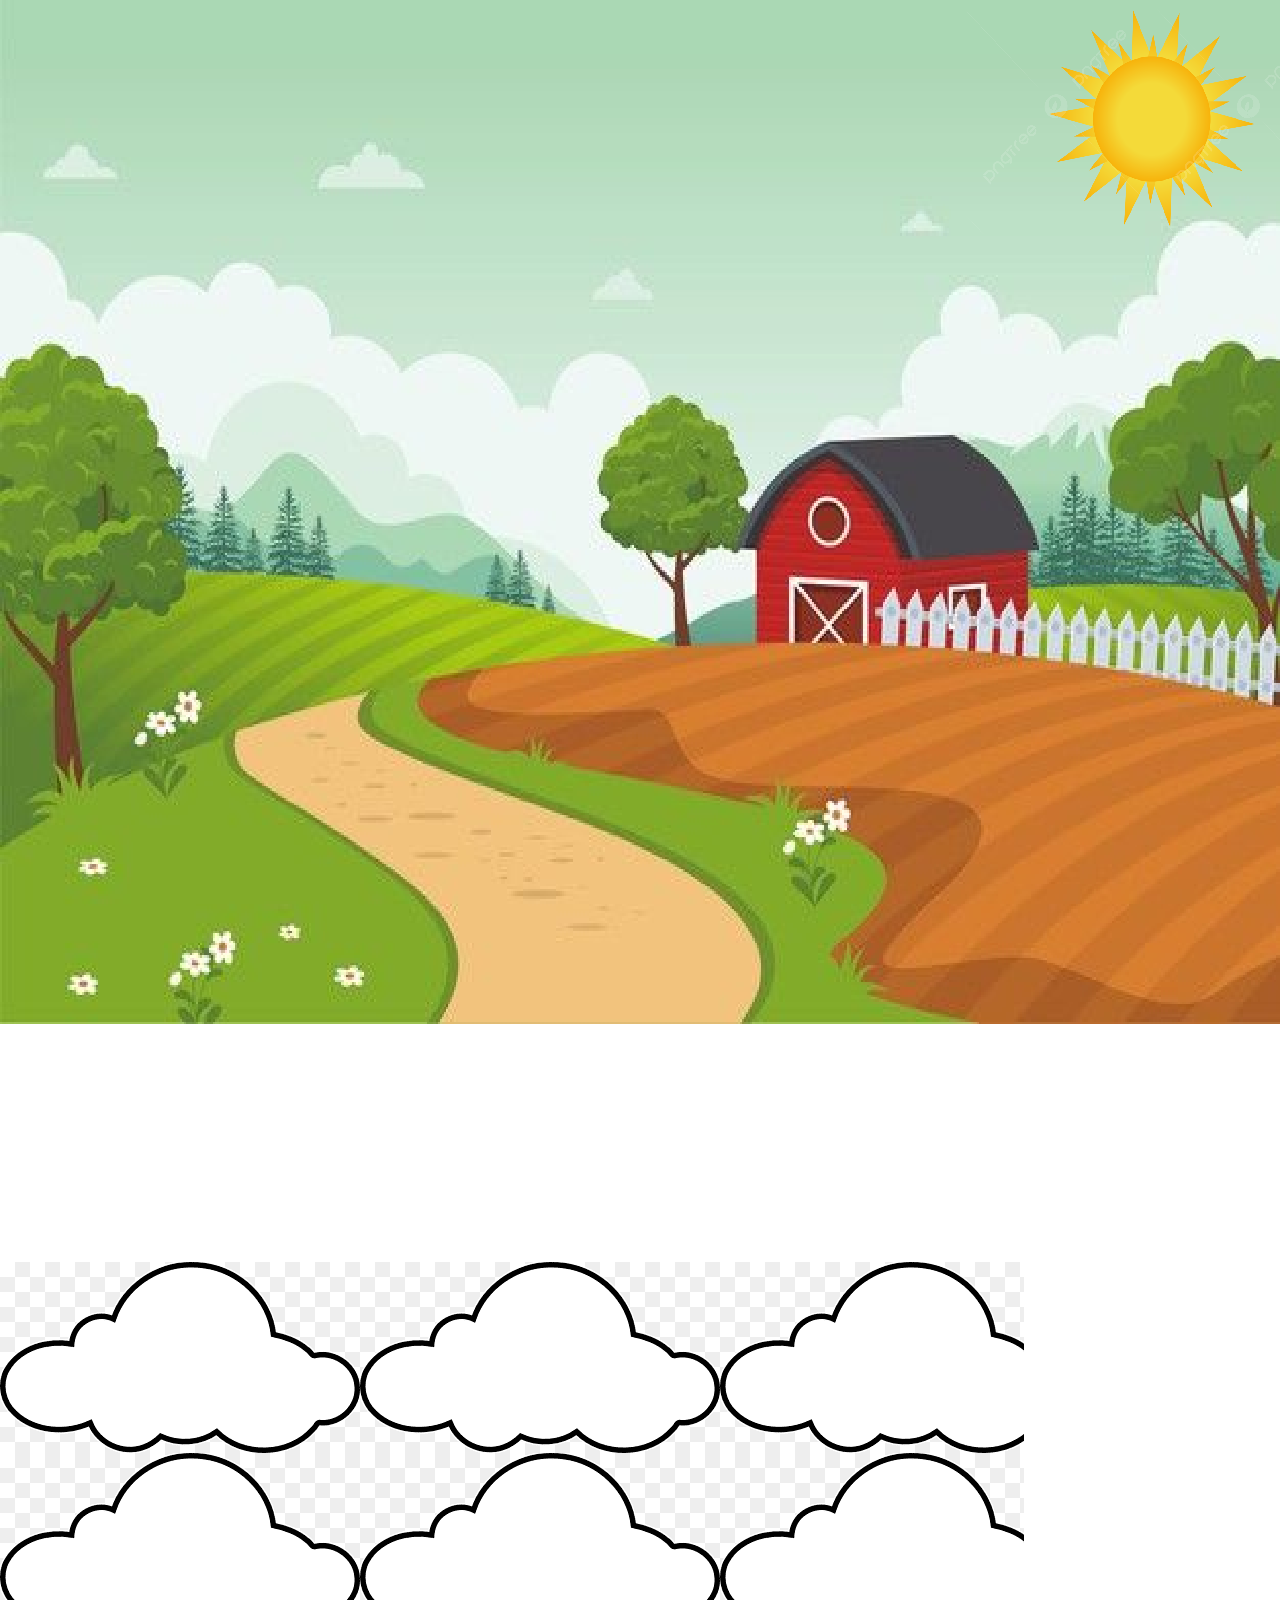
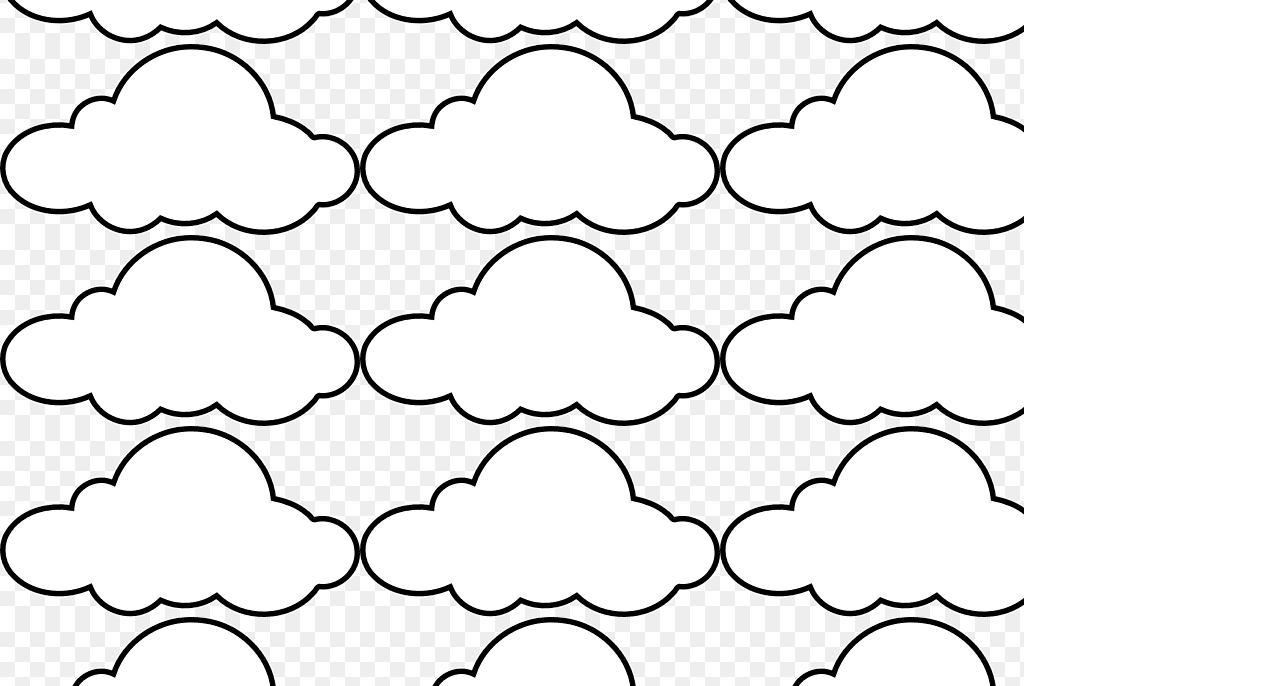
==== Dia13/index.html @ 334131b1 "feat: :tada: excercise day thirtythree" ====
<!DOCTYPE html>
<html lang="en">
<head>
    <meta charset="UTF-8">
    <meta name="viewport" content="width=device-width, initial-scale=1.0">
    <title>Document</title>
    <link rel="stylesheet" href="./styles/styles.css">
</head>
<body>
    <div>
        <img id="fondo"src="./imagenes/campo.jpg">
        <div>
            <img id="sol" src="./imagenes/sol.png">
            <div id="nube"></div>
        </div>
    </div>
</body>
</html>
---- Dia13/styles/styles.css ----
html,body{
    margin: 0;
    image-rendering: pixelated;
}
@keyframes mover {
    0% {transform: translateX(0%);}
    100% {transform: translateX(100%);}
}
#fondo{
    width: 100vw;
    height: 80vw;
    position: relative;
}
#sol{
    width: 30vw;
    height: 18vw;
    position: relative;
    margin: auto;
    bottom: 80vw;
    left: 75vw;
}
#nube{
    background-image: url(../imagenes/nube.png);
    width: 80vw;
    height: 80vw;
}
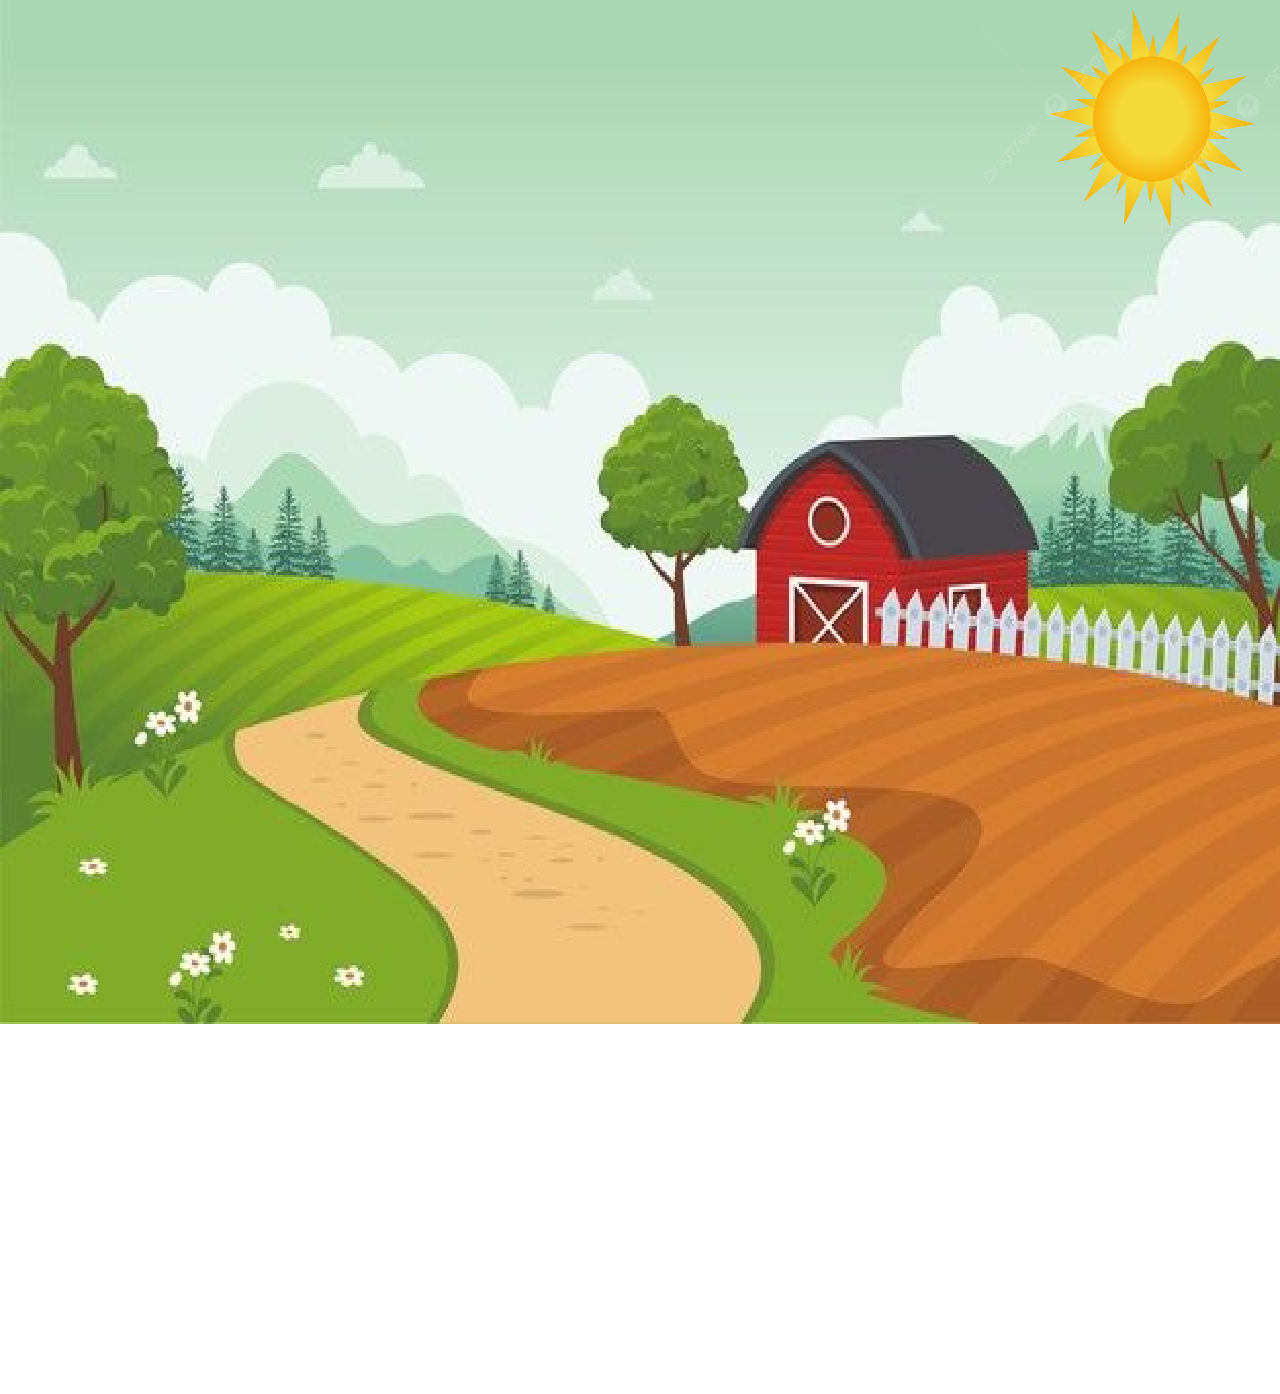
==== commit 85aa0376: "feat: :memo: changes" ====
--- a/Dia13/index.html
+++ b/Dia13/index.html
@@ -11,7 +11,9 @@
         <img id="fondo"src="./imagenes/campo.jpg">
         <div>
             <img id="sol" src="./imagenes/sol.png">
-            <div id="nube"></div>
+            <div>
+                <img id="nube" src="./imagenes/nube1.png">
+            </div>
         </div>
     </div>
 </body>
--- a/Dia13/styles/styles.css
+++ b/Dia13/styles/styles.css
@@ -1,10 +1,13 @@
 html,body{
     margin: 0;
+    width: 100vw;
     image-rendering: pixelated;
 }
 @keyframes mover {
-    0% {transform: translateX(0%);}
-    100% {transform: translateX(100%);}
+    0%{left:-20vw;}
+    20%{left: 50vw;}
+    80%{left: 50vw;}
+    100%{left: 120vw;}
 }
 #fondo{
     width: 100vw;
@@ -20,7 +23,10 @@
     left: 75vw;
 }
 #nube{
-    background-image: url(../imagenes/nube.png);
-    width: 80vw;
-    height: 80vw;
+    width: 20vw;
+    height: 10vw;
+    position: relative;
+    bottom:80vw;
+    left: -20vw;
+    animation: mover 10s linear;
 }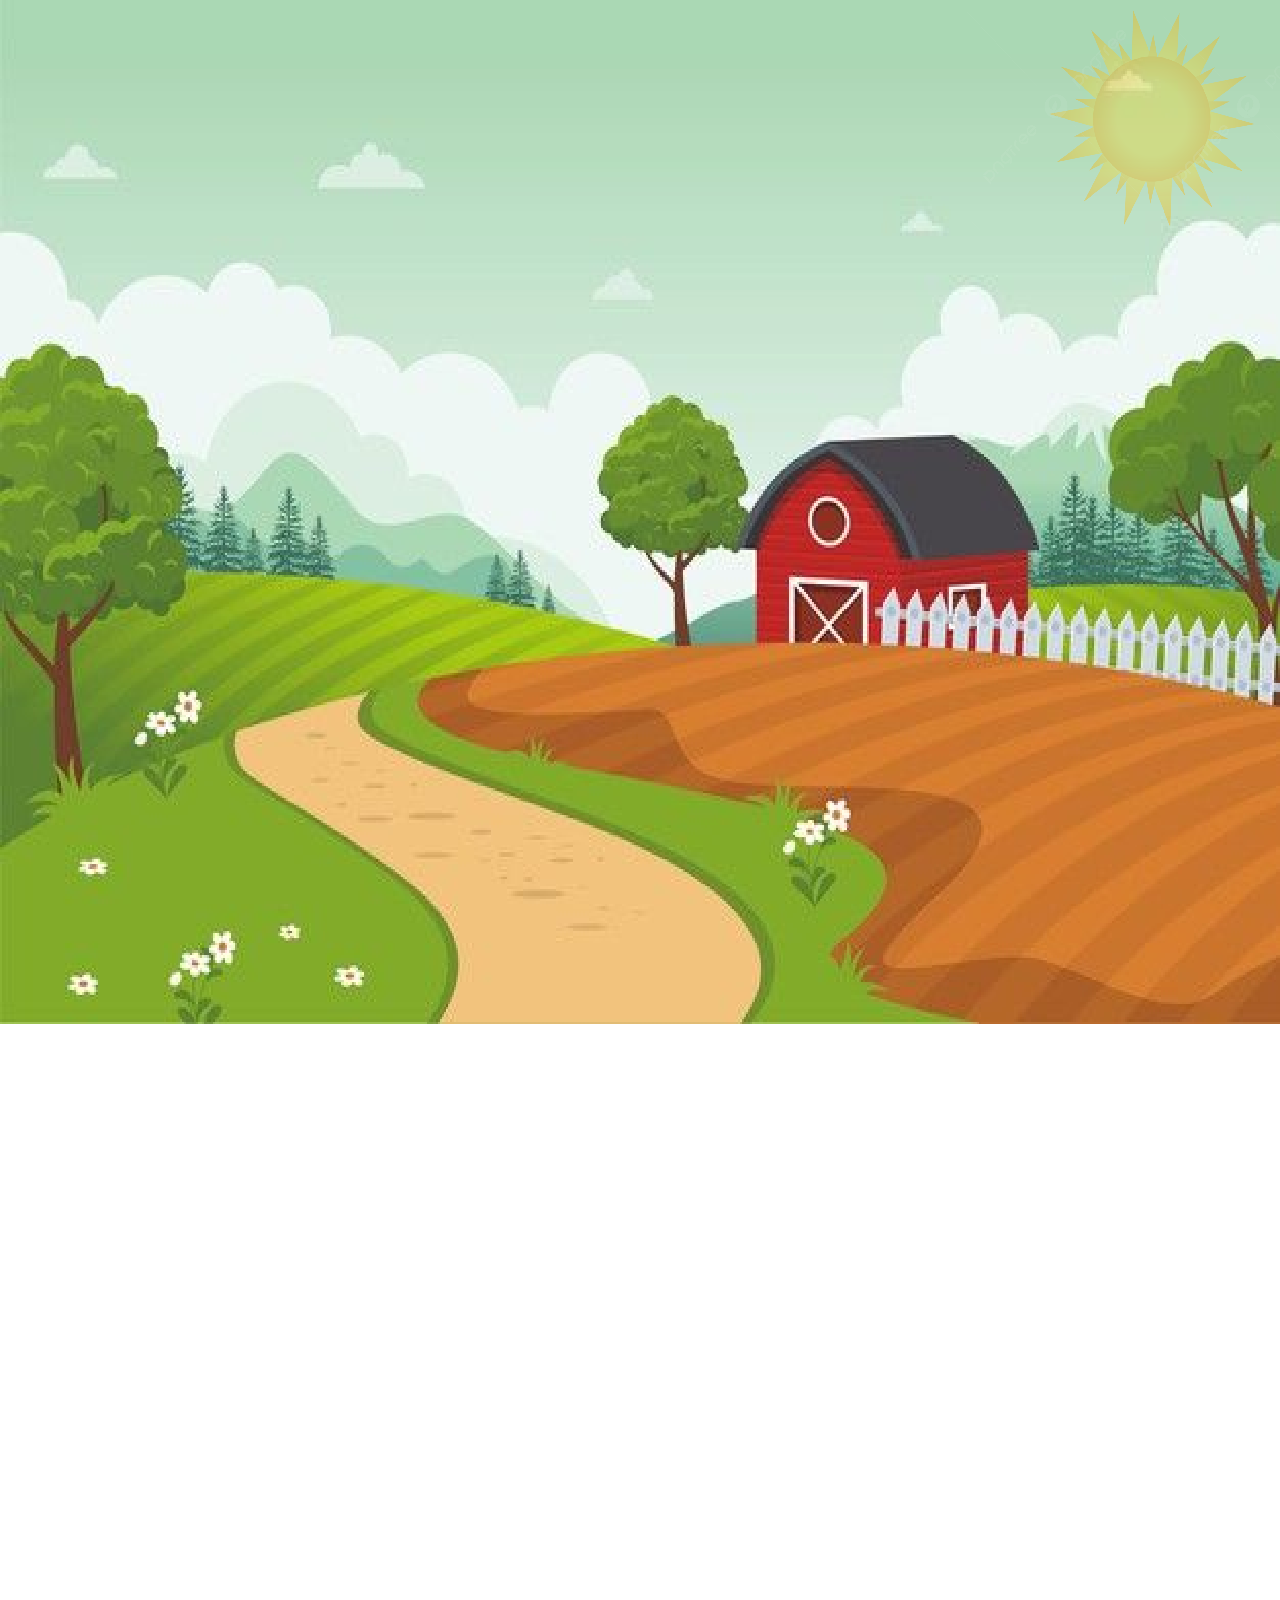
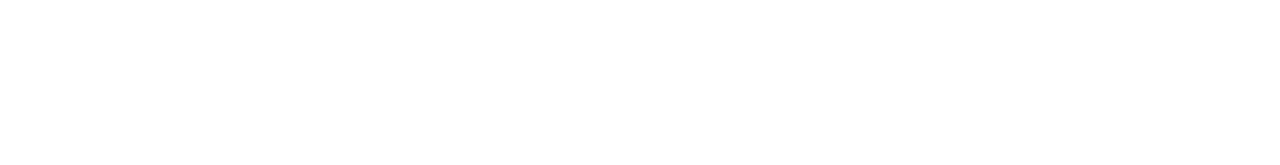
==== commit 81dd3f9c: "feat: :white_check_mark: excercise day thirty three finished" ====
--- a/Dia13/index.html
+++ b/Dia13/index.html
@@ -14,6 +14,22 @@
             <div>
                 <img id="nube" src="./imagenes/nube1.png">
             </div>
+            <div>
+                <img id="gota1" class="gota"src="./imagenes/gotita.webp">
+                <img id="gota2" class="gota"src="./imagenes/gotita.webp">
+                <img id="gota3" class="gota"src="./imagenes/gotita.webp">
+                <img id="gota4" class="gota"src="./imagenes/gotita.webp">
+                <img id="gota5" class="gota"src="./imagenes/gotita.webp">
+                <img id="gota6" class="gota"src="./imagenes/gotita.webp">
+            </div>
+            <div>
+                <img id="flor" src="./imagenes/flor1.png">
+            </div>
+            <div>
+                <img id="pedro1" src="./imagenes/pedro-removebg-preview.png">
+                <img id="pedro2" src="./imagenes/Marmota-gritando-unscreen.gif">
+                <img id="cat" src="./imagenes/happycat.gif">
+            </div>
         </div>
     </div>
 </body>
--- a/Dia13/styles/styles.css
+++ b/Dia13/styles/styles.css
@@ -21,6 +21,9 @@
     margin: auto;
     bottom: 80vw;
     left: 75vw;
+    opacity: 40%;
+    animation: aclarecer 3s linear forwards;
+    animation-delay: 10s;
 }
 #nube{
     width: 20vw;
@@ -29,4 +32,102 @@
     bottom:80vw;
     left: -20vw;
     animation: mover 10s linear;
+}
+.gota{
+    position: relative;
+    bottom: 80vw;
+    left: 53vw;
+    width: 2vw;
+    height: 3vw;
+    opacity: 0%;
+}
+#gota1{
+    animation: gota 1s linear 6;
+    animation-delay: 2.5s;
+}
+#gota2{
+    animation: gota 0.4s linear 14;
+    animation-delay: 2.5s;
+}
+#gota3{
+    animation: gota 0.8s linear 7;
+    animation-delay: 2.5s;
+}
+#gota4{
+    animation: gota 0.6s linear 9;
+    animation-delay: 2.5s;
+}
+#gota5{
+    animation: gota 0.7s linear 8;
+    animation-delay: 2.5s;
+}	
+#gota6{
+    animation: gota 0.5s linear 11;
+    animation-delay: 2.5s;
+}
+@keyframes gota {
+    0%{opacity: 100%; transform: translateY(0px);}
+    100%{transform: translateY(50vw);}
+}
+@keyframes aclarecer{
+    0%{opacity: 40%;}
+    100%{opacity: 100%;}
+}
+#flor{
+    width: 10vw;
+    height: 10vw;
+    position: relative;
+    bottom: 39vw;
+    opacity: 0%;
+    left: 58vw;
+    animation: florecer 1s linear forwards;
+    animation-delay: 12s;
+}
+@keyframes florecer{
+    0%{opacity:100%;}
+    100%{opacity: 100%; bottom: 47vw;}
+}
+#pedro1{
+    width: 15vw;
+    height: 8vw;
+    position: relative;
+    bottom: 87vw;
+    opacity: 0%;
+    left: 57vw;
+    animation: pedro1 4s linear;
+    animation-delay: 12s;
+}
+#pedro2{
+    width: 15vw;
+    height: 15vw;
+    position: relative;
+    opacity: 0%;
+    bottom: 85vw;
+    left: 42vw;
+    animation: pedro2 1s linear 5;
+    animation-delay: 3s;
+}
+@keyframes pedro2{
+    0%{opacity: 100%;}
+    100%{opacity: 100%;}
+}
+@keyframes pedro1{
+    0%{opacity: 100%; transform: translateY(0vw);}
+    20%{opacity: 100%; transform: translateY(0vw);}
+    90%{opacity: 100%; transform: translateY(25vw);}
+    100%{opacity: 100%; transform: translateY(25vw);}
+}
+#cat{
+    position: relative;
+    width: 15vw;
+    height: 15vw;
+    bottom: 62vw;
+    opacity: 0%;
+    left: 28vw;
+    animation: cat 1s linear forwards;
+    animation-delay: 16s;
+}
+@keyframes cat{
+    0%{opacity: 100%;}
+    100%{opacity: 100%;}
 }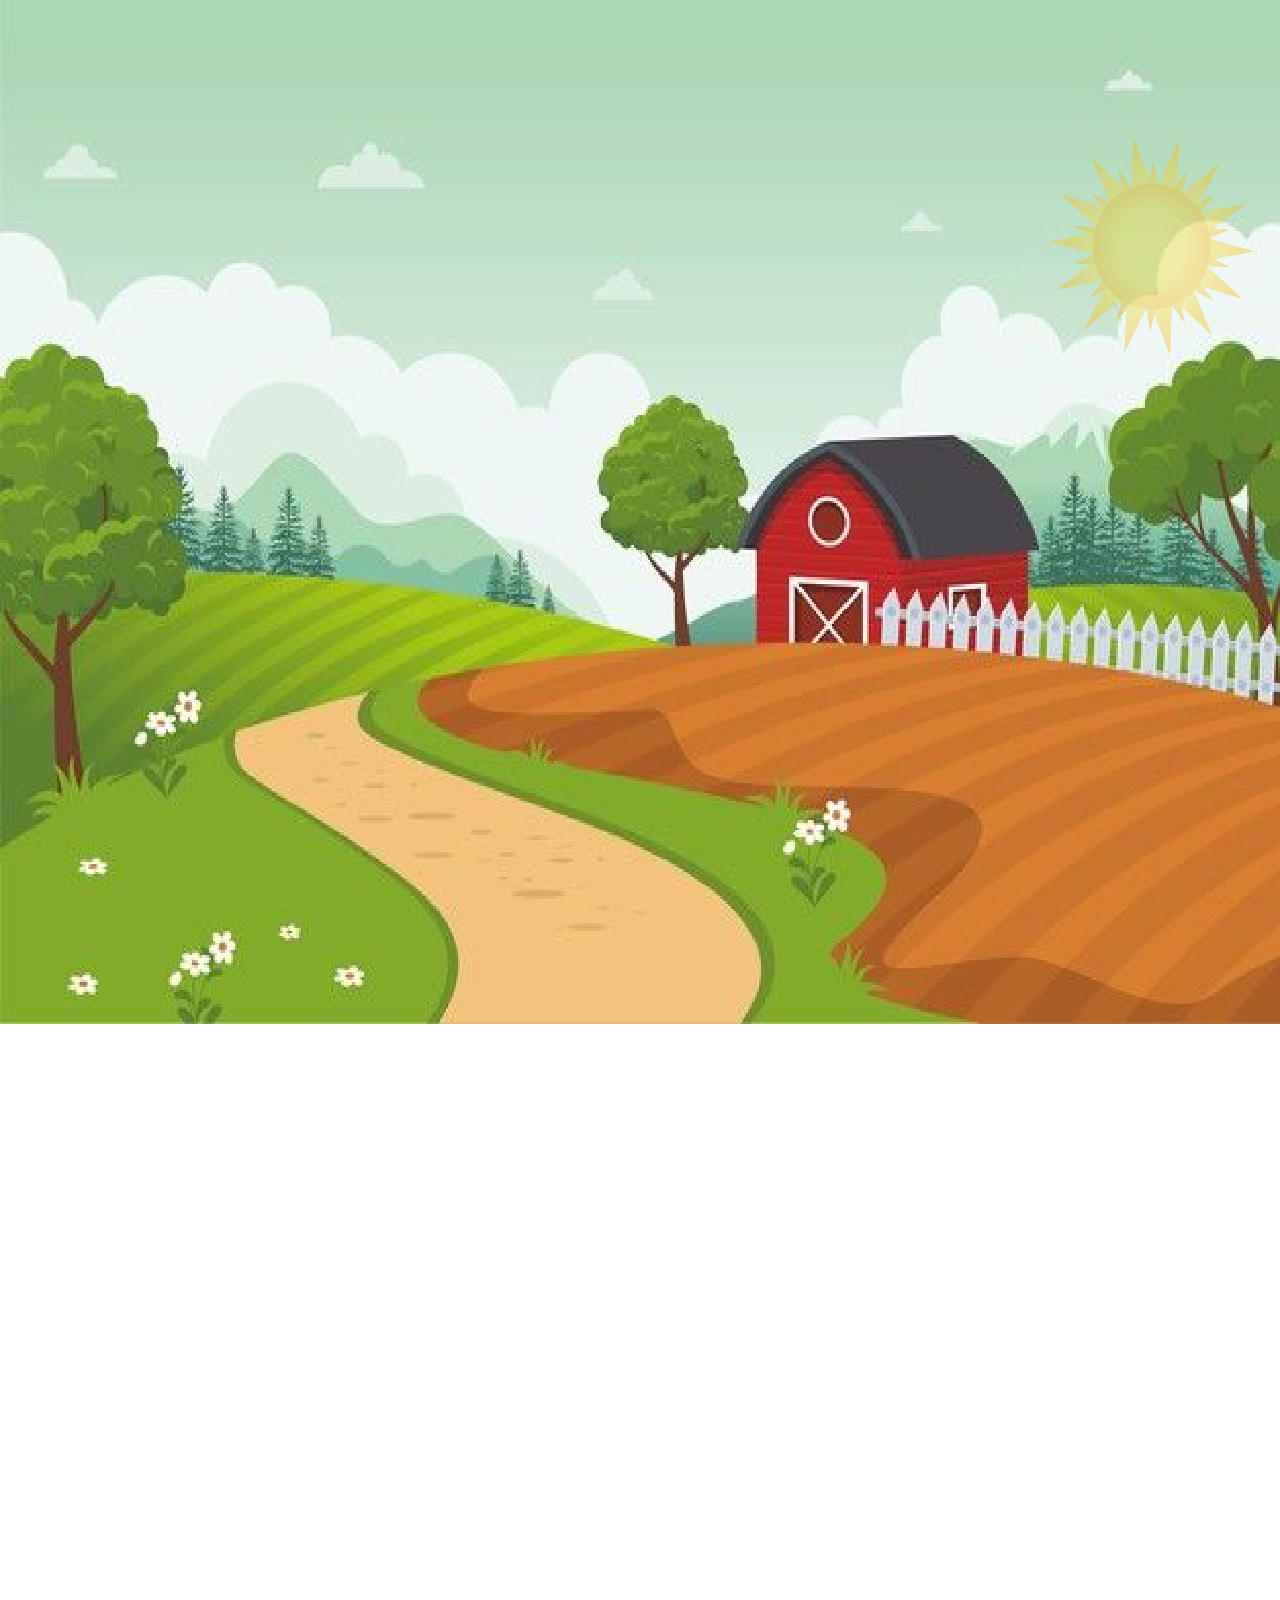
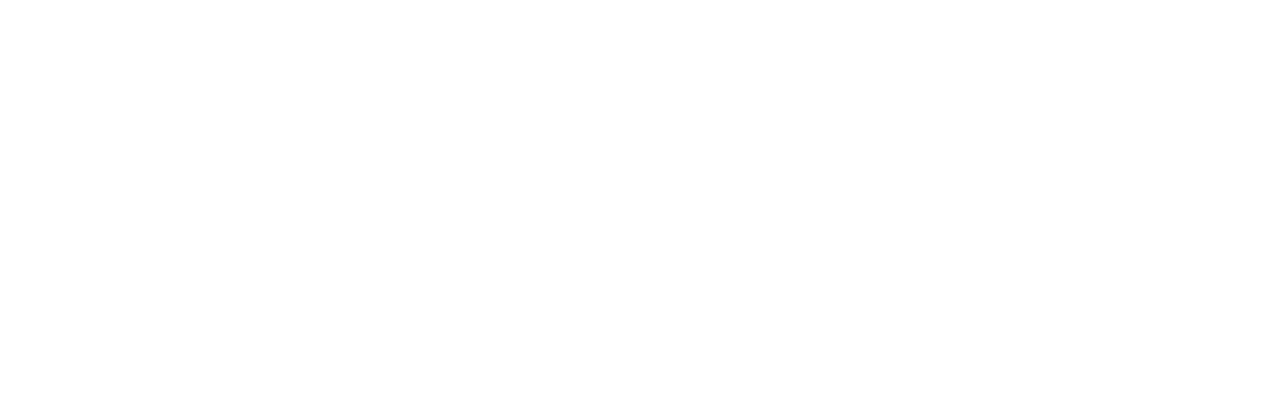
==== commit 295f434c: "feat: :memo: add starting animation" ====
--- a/Dia13/index.html
+++ b/Dia13/index.html
@@ -9,6 +9,10 @@
 <body>
     <div>
         <img id="fondo"src="./imagenes/campo.jpg">
+        <h1 class="star3">3</h1>
+        <h1 class="star2">2</h1>
+        <h1 class="star1">1</h1>
+        <h1 class="start">Start</h1>
         <div>
             <img id="sol" src="./imagenes/sol.png">
             <div>
--- a/Dia13/styles/styles.css
+++ b/Dia13/styles/styles.css
@@ -19,23 +19,24 @@
     height: 18vw;
     position: relative;
     margin: auto;
-    bottom: 80vw;
+    bottom: 90vw;
     left: 75vw;
     opacity: 40%;
     animation: aclarecer 3s linear forwards;
-    animation-delay: 10s;
+    animation-delay: 14s;
 }
 #nube{
     width: 20vw;
     height: 10vw;
     position: relative;
-    bottom:80vw;
+    bottom:100vw;
     left: -20vw;
     animation: mover 10s linear;
+    animation-delay: 4s;
 }
 .gota{
     position: relative;
-    bottom: 80vw;
+    bottom: 100vw;
     left: 53vw;
     width: 2vw;
     height: 3vw;
@@ -43,27 +44,27 @@
 }
 #gota1{
     animation: gota 1s linear 6;
-    animation-delay: 2.5s;
+    animation-delay: 6.5s;
 }
 #gota2{
     animation: gota 0.4s linear 14;
-    animation-delay: 2.5s;
+    animation-delay: 6.5s;
 }
 #gota3{
     animation: gota 0.8s linear 7;
-    animation-delay: 2.5s;
+    animation-delay: 6.5s;
 }
 #gota4{
     animation: gota 0.6s linear 9;
-    animation-delay: 2.5s;
+    animation-delay: 6.5s;
 }
 #gota5{
     animation: gota 0.7s linear 8;
-    animation-delay: 2.5s;
+    animation-delay: 6.5s;
 }	
 #gota6{
     animation: gota 0.5s linear 11;
-    animation-delay: 2.5s;
+    animation-delay: 6.5s;
 }
 @keyframes gota {
     0%{opacity: 100%; transform: translateY(0px);}
@@ -77,35 +78,35 @@
     width: 10vw;
     height: 10vw;
     position: relative;
-    bottom: 39vw;
+    bottom: 45vw;
     opacity: 0%;
     left: 58vw;
     animation: florecer 1s linear forwards;
-    animation-delay: 12s;
+    animation-delay: 16s;
 }
 @keyframes florecer{
     0%{opacity:100%;}
-    100%{opacity: 100%; bottom: 47vw;}
+    100%{opacity: 100%; bottom: 60vw;}
 }
 #pedro1{
     width: 15vw;
     height: 8vw;
     position: relative;
-    bottom: 87vw;
+    bottom: 100vw;
     opacity: 0%;
     left: 57vw;
     animation: pedro1 4s linear;
-    animation-delay: 12s;
+    animation-delay: 16s;
 }
 #pedro2{
     width: 15vw;
     height: 15vw;
     position: relative;
     opacity: 0%;
-    bottom: 85vw;
+    bottom: 100vw;
     left: 42vw;
-    animation: pedro2 1s linear 5;
-    animation-delay: 3s;
+    animation: pedro2 1s linear 6;
+    animation-delay: 7s;
 }
 @keyframes pedro2{
     0%{opacity: 100%;}
@@ -121,13 +122,41 @@
     position: relative;
     width: 15vw;
     height: 15vw;
-    bottom: 62vw;
+    bottom: 72vw;
     opacity: 0%;
     left: 28vw;
     animation: cat 1s linear forwards;
-    animation-delay: 16s;
+    animation-delay: 20s;
 }
 @keyframes cat{
     0%{opacity: 100%;}
     100%{opacity: 100%;}
+}
+@keyframes start {
+    0%{opacity: 100%;}
+    100%{opacity: 100%;}
+}
+h1{
+    position: relative;
+    bottom: 60vw;
+    left: 50vw;
+}
+.star3{
+    opacity: 0%;
+    animation: start 1s linear;
+}
+.star2{
+    opacity: 0%;
+    animation: start 1s linear;
+    animation-delay: 1s;
+}
+.star1{
+    opacity: 0%;
+    animation: start 1s linear;
+    animation-delay: 2s;
+}
+.start{
+    opacity: 0%;
+    animation: start 1s linear;
+    animation-delay: 3s;
 }